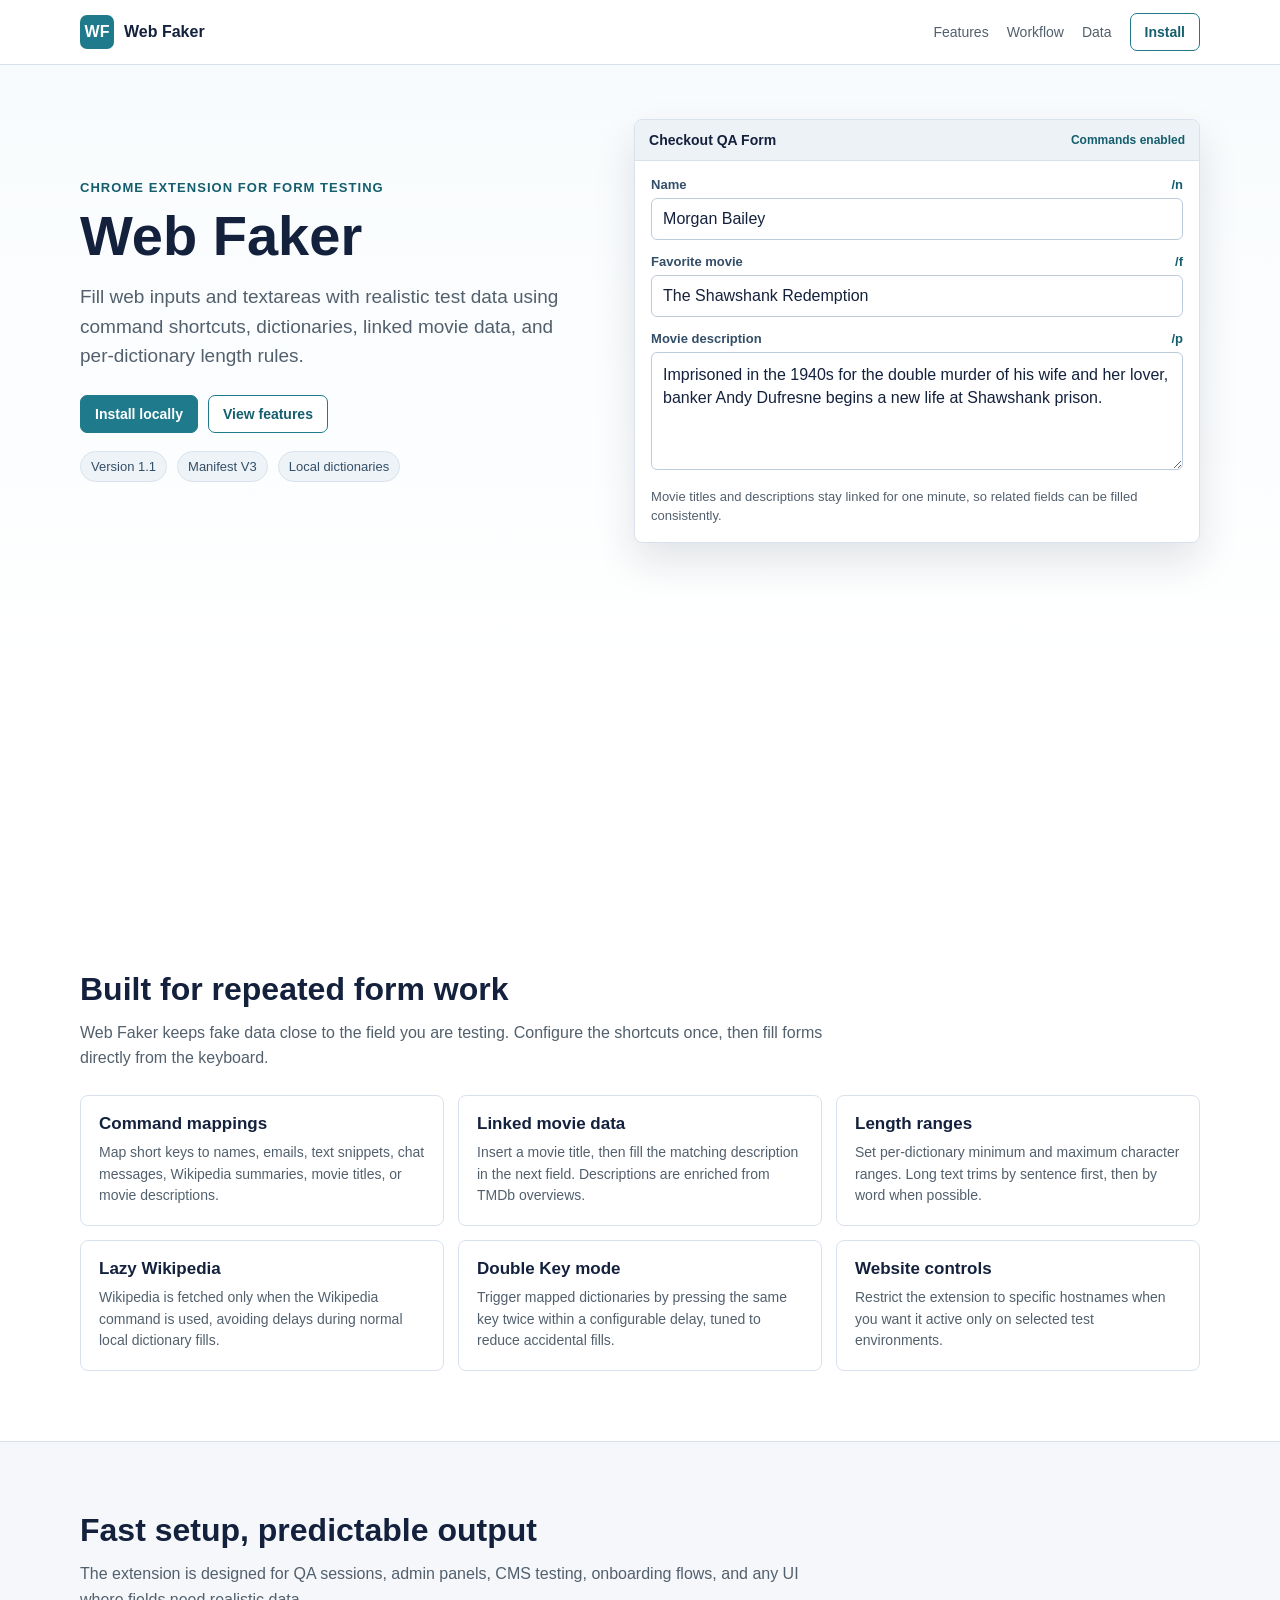
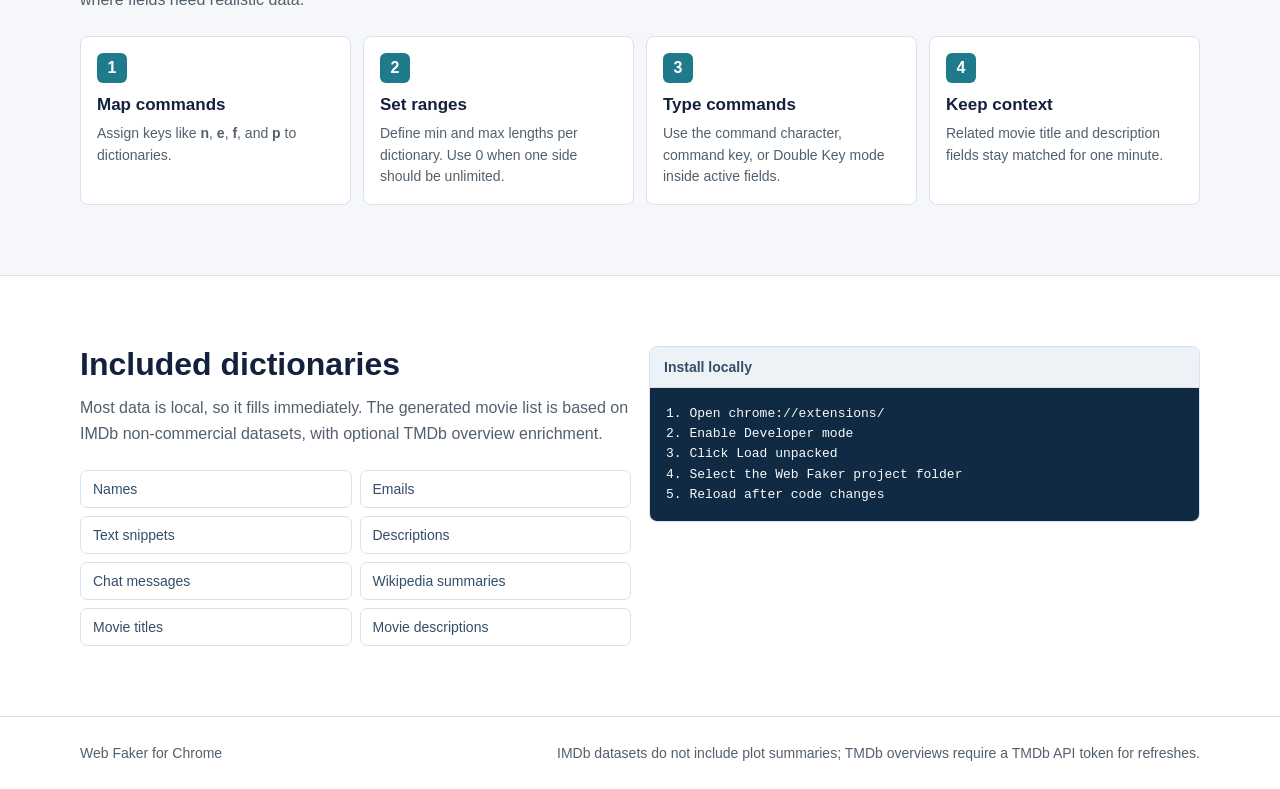
==== docs/index.html @ b74f2f49 "Add GitHub Pages site and non-commercial license" ====
<!doctype html>
<html lang="en">
<head>
    <meta charset="utf-8">
    <meta name="viewport" content="width=device-width, initial-scale=1">
    <meta name="description" content="Web Faker fills web inputs with realistic test data using shortcuts, dictionaries, linked movie data, and configurable length rules.">
    <title>Web Faker - Chrome Extension</title>
    <style>
        * {
            box-sizing: border-box;
        }

        :root {
            color-scheme: light;
            --ink: #14213d;
            --muted: #52606d;
            --line: #d9e2ec;
            --soft: #f5f7fb;
            --panel: #ffffff;
            --accent: #1f7a8c;
            --accent-strong: #155e6d;
            --gold: #f0b429;
            --danger: #b42318;
        }

        body {
            margin: 0;
            font-family: Arial, Helvetica, sans-serif;
            color: var(--ink);
            background: #ffffff;
        }

        a {
            color: inherit;
        }

        .shell {
            width: min(1120px, calc(100% - 32px));
            margin: 0 auto;
        }

        header {
            position: sticky;
            top: 0;
            z-index: 5;
            background: rgba(255, 255, 255, 0.94);
            border-bottom: 1px solid var(--line);
            backdrop-filter: blur(12px);
        }

        nav {
            display: flex;
            align-items: center;
            justify-content: space-between;
            min-height: 64px;
            gap: 16px;
        }

        .brand {
            display: flex;
            align-items: center;
            gap: 10px;
            font-weight: 700;
            letter-spacing: 0;
        }

        .brand-mark {
            display: grid;
            place-items: center;
            width: 34px;
            height: 34px;
            color: #fff;
            background: var(--accent);
            border-radius: 7px;
            font-weight: 700;
        }

        .nav-links {
            display: flex;
            align-items: center;
            gap: 18px;
            color: var(--muted);
            font-size: 14px;
        }

        .nav-links a {
            text-decoration: none;
        }

        .button {
            display: inline-flex;
            align-items: center;
            justify-content: center;
            min-height: 38px;
            padding: 9px 14px;
            border: 1px solid var(--accent);
            border-radius: 7px;
            color: #fff;
            background: var(--accent);
            text-decoration: none;
            font-weight: 700;
            font-size: 14px;
        }

        .button.secondary {
            color: var(--accent-strong);
            background: #fff;
        }

        main {
            overflow: hidden;
        }

        .hero {
            min-height: calc(100vh - 64px);
            padding: 54px 0 36px;
            background: linear-gradient(180deg, #f8fbfd 0%, #ffffff 78%);
        }

        .hero-grid {
            display: grid;
            grid-template-columns: minmax(0, 0.95fr) minmax(360px, 1.05fr);
            gap: 42px;
            align-items: center;
        }

        .eyebrow {
            margin: 0 0 12px;
            color: var(--accent-strong);
            font-size: 13px;
            font-weight: 700;
            text-transform: uppercase;
            letter-spacing: 0.08em;
        }

        h1 {
            margin: 0;
            font-size: 56px;
            line-height: 1.02;
            letter-spacing: 0;
        }

        .lead {
            max-width: 620px;
            margin: 18px 0 0;
            color: var(--muted);
            font-size: 19px;
            line-height: 1.55;
        }

        .hero-actions {
            display: flex;
            flex-wrap: wrap;
            gap: 10px;
            margin-top: 24px;
        }

        .meta-row {
            display: flex;
            flex-wrap: wrap;
            gap: 10px;
            margin-top: 18px;
        }

        .meta-pill {
            padding: 7px 10px;
            color: #334e68;
            background: #eef3f7;
            border: 1px solid #d9e2ec;
            border-radius: 999px;
            font-size: 13px;
        }

        .demo {
            background: var(--panel);
            border: 1px solid var(--line);
            border-radius: 8px;
            box-shadow: 0 18px 40px rgba(20, 33, 61, 0.12);
            overflow: hidden;
        }

        .demo-bar {
            display: flex;
            justify-content: space-between;
            align-items: center;
            gap: 12px;
            padding: 12px 14px;
            background: #edf2f7;
            border-bottom: 1px solid var(--line);
        }

        .demo-title {
            font-weight: 700;
            font-size: 14px;
        }

        .demo-status {
            color: var(--accent-strong);
            font-size: 12px;
            font-weight: 700;
        }

        .form-demo {
            display: grid;
            gap: 14px;
            padding: 16px;
        }

        .field label {
            display: flex;
            justify-content: space-between;
            gap: 10px;
            margin-bottom: 6px;
            color: #334e68;
            font-size: 13px;
            font-weight: 700;
        }

        .command {
            color: var(--accent-strong);
            font-weight: 700;
        }

        input,
        textarea {
            width: 100%;
            border: 1px solid #bcccdc;
            border-radius: 6px;
            color: var(--ink);
            background: #fff;
            font: inherit;
        }

        input {
            height: 42px;
            padding: 9px 11px;
        }

        textarea {
            min-height: 118px;
            resize: vertical;
            padding: 10px 11px;
            line-height: 1.45;
        }

        .demo-note {
            margin: 0;
            color: var(--muted);
            font-size: 13px;
            line-height: 1.45;
        }

        section {
            padding: 70px 0;
        }

        .section-head {
            max-width: 760px;
            margin-bottom: 24px;
        }

        h2 {
            margin: 0;
            font-size: 32px;
            line-height: 1.15;
            letter-spacing: 0;
        }

        .section-head p {
            margin: 12px 0 0;
            color: var(--muted);
            line-height: 1.6;
        }

        .feature-grid {
            display: grid;
            grid-template-columns: repeat(3, 1fr);
            gap: 14px;
        }

        .feature,
        .step,
        .code-panel {
            background: #fff;
            border: 1px solid var(--line);
            border-radius: 8px;
        }

        .feature {
            padding: 18px;
        }

        .feature h3,
        .step h3 {
            margin: 0 0 8px;
            font-size: 17px;
        }

        .feature p,
        .step p {
            margin: 0;
            color: var(--muted);
            line-height: 1.55;
            font-size: 14px;
        }

        .workflow {
            background: var(--soft);
            border-top: 1px solid var(--line);
            border-bottom: 1px solid var(--line);
        }

        .steps {
            display: grid;
            grid-template-columns: repeat(4, 1fr);
            gap: 12px;
        }

        .step {
            padding: 16px;
        }

        .step-number {
            display: grid;
            place-items: center;
            width: 30px;
            height: 30px;
            margin-bottom: 12px;
            color: #fff;
            background: var(--accent);
            border-radius: 6px;
            font-weight: 700;
        }

        .data-layout {
            display: grid;
            grid-template-columns: 1fr 1fr;
            gap: 18px;
            align-items: start;
        }

        .code-panel {
            overflow: hidden;
        }

        .code-panel h3 {
            margin: 0;
            padding: 12px 14px;
            color: #334e68;
            background: #edf2f7;
            border-bottom: 1px solid var(--line);
            font-size: 14px;
        }

        pre {
            margin: 0;
            padding: 16px;
            overflow: auto;
            color: #f8fafc;
            background: #102a43;
            font-size: 13px;
            line-height: 1.55;
        }

        .dictionary-list {
            display: grid;
            grid-template-columns: repeat(2, minmax(0, 1fr));
            gap: 8px;
            margin: 0;
            padding: 0;
            list-style: none;
        }

        .dictionary-list li {
            padding: 10px 12px;
            background: #fff;
            border: 1px solid var(--line);
            border-radius: 7px;
            color: #334e68;
            font-size: 14px;
        }

        .footer {
            padding: 28px 0;
            color: var(--muted);
            border-top: 1px solid var(--line);
            font-size: 14px;
        }

        .footer .shell {
            display: flex;
            justify-content: space-between;
            gap: 16px;
            flex-wrap: wrap;
        }

        @media (max-width: 880px) {
            .hero-grid,
            .data-layout {
                grid-template-columns: 1fr;
            }

            h1 {
                font-size: 42px;
            }

            .feature-grid,
            .steps {
                grid-template-columns: repeat(2, 1fr);
            }
        }

        @media (max-width: 560px) {
            .nav-links {
                display: none;
            }

            .hero {
                padding-top: 36px;
            }

            h1 {
                font-size: 34px;
            }

            .lead {
                font-size: 16px;
            }

            .feature-grid,
            .steps,
            .dictionary-list {
                grid-template-columns: 1fr;
            }

            section {
                padding: 48px 0;
            }
        }
    </style>
</head>
<body>
    <header>
        <nav class="shell" aria-label="Main navigation">
            <div class="brand"><span class="brand-mark">WF</span> Web Faker</div>
            <div class="nav-links">
                <a href="#features">Features</a>
                <a href="#workflow">Workflow</a>
                <a href="#data">Data</a>
                <a class="button secondary" href="#install">Install</a>
            </div>
        </nav>
    </header>

    <main>
        <section class="hero">
            <div class="shell hero-grid">
                <div>
                    <p class="eyebrow">Chrome extension for form testing</p>
                    <h1>Web Faker</h1>
                    <p class="lead">Fill web inputs and textareas with realistic test data using command shortcuts, dictionaries, linked movie data, and per-dictionary length rules.</p>
                    <div class="hero-actions">
                        <a class="button" href="#install">Install locally</a>
                        <a class="button secondary" href="#features">View features</a>
                    </div>
                    <div class="meta-row" aria-label="Highlights">
                        <span class="meta-pill">Version 1.1</span>
                        <span class="meta-pill">Manifest V3</span>
                        <span class="meta-pill">Local dictionaries</span>
                    </div>
                </div>

                <div class="demo" aria-label="Web Faker demo form">
                    <div class="demo-bar">
                        <span class="demo-title">Checkout QA Form</span>
                        <span class="demo-status">Commands enabled</span>
                    </div>
                    <form class="form-demo">
                        <div class="field">
                            <label for="name">Name <span class="command">/n</span></label>
                            <input id="name" value="Morgan Bailey" aria-label="Generated name example">
                        </div>
                        <div class="field">
                            <label for="movie">Favorite movie <span class="command">/f</span></label>
                            <input id="movie" value="The Shawshank Redemption" aria-label="Generated movie title example">
                        </div>
                        <div class="field">
                            <label for="description">Movie description <span class="command">/p</span></label>
                            <textarea id="description" aria-label="Generated movie description example">Imprisoned in the 1940s for the double murder of his wife and her lover, banker Andy Dufresne begins a new life at Shawshank prison.</textarea>
                        </div>
                        <p class="demo-note">Movie titles and descriptions stay linked for one minute, so related fields can be filled consistently.</p>
                    </form>
                </div>
            </div>
        </section>

        <section id="features">
            <div class="shell">
                <div class="section-head">
                    <h2>Built for repeated form work</h2>
                    <p>Web Faker keeps fake data close to the field you are testing. Configure the shortcuts once, then fill forms directly from the keyboard.</p>
                </div>
                <div class="feature-grid">
                    <article class="feature">
                        <h3>Command mappings</h3>
                        <p>Map short keys to names, emails, text snippets, chat messages, Wikipedia summaries, movie titles, or movie descriptions.</p>
                    </article>
                    <article class="feature">
                        <h3>Linked movie data</h3>
                        <p>Insert a movie title, then fill the matching description in the next field. Descriptions are enriched from TMDb overviews.</p>
                    </article>
                    <article class="feature">
                        <h3>Length ranges</h3>
                        <p>Set per-dictionary minimum and maximum character ranges. Long text trims by sentence first, then by word when possible.</p>
                    </article>
                    <article class="feature">
                        <h3>Lazy Wikipedia</h3>
                        <p>Wikipedia is fetched only when the Wikipedia command is used, avoiding delays during normal local dictionary fills.</p>
                    </article>
                    <article class="feature">
                        <h3>Double Key mode</h3>
                        <p>Trigger mapped dictionaries by pressing the same key twice within a configurable delay, tuned to reduce accidental fills.</p>
                    </article>
                    <article class="feature">
                        <h3>Website controls</h3>
                        <p>Restrict the extension to specific hostnames when you want it active only on selected test environments.</p>
                    </article>
                </div>
            </div>
        </section>

        <section id="workflow" class="workflow">
            <div class="shell">
                <div class="section-head">
                    <h2>Fast setup, predictable output</h2>
                    <p>The extension is designed for QA sessions, admin panels, CMS testing, onboarding flows, and any UI where fields need realistic data.</p>
                </div>
                <div class="steps">
                    <article class="step">
                        <div class="step-number">1</div>
                        <h3>Map commands</h3>
                        <p>Assign keys like <strong>n</strong>, <strong>e</strong>, <strong>f</strong>, and <strong>p</strong> to dictionaries.</p>
                    </article>
                    <article class="step">
                        <div class="step-number">2</div>
                        <h3>Set ranges</h3>
                        <p>Define min and max lengths per dictionary. Use 0 when one side should be unlimited.</p>
                    </article>
                    <article class="step">
                        <div class="step-number">3</div>
                        <h3>Type commands</h3>
                        <p>Use the command character, command key, or Double Key mode inside active fields.</p>
                    </article>
                    <article class="step">
                        <div class="step-number">4</div>
                        <h3>Keep context</h3>
                        <p>Related movie title and description fields stay matched for one minute.</p>
                    </article>
                </div>
            </div>
        </section>

        <section id="data">
            <div class="shell data-layout">
                <div>
                    <div class="section-head">
                        <h2>Included dictionaries</h2>
                        <p>Most data is local, so it fills immediately. The generated movie list is based on IMDb non-commercial datasets, with optional TMDb overview enrichment.</p>
                    </div>
                    <ul class="dictionary-list">
                        <li>Names</li>
                        <li>Emails</li>
                        <li>Text snippets</li>
                        <li>Descriptions</li>
                        <li>Chat messages</li>
                        <li>Wikipedia summaries</li>
                        <li>Movie titles</li>
                        <li>Movie descriptions</li>
                    </ul>
                </div>
                <div class="code-panel" id="install">
                    <h3>Install locally</h3>
                    <pre><code>1. Open chrome://extensions/
2. Enable Developer mode
3. Click Load unpacked
4. Select the Web Faker project folder
5. Reload after code changes</code></pre>
                </div>
            </div>
        </section>
    </main>

    <footer class="footer">
        <div class="shell">
            <span>Web Faker for Chrome</span>
            <span>IMDb datasets do not include plot summaries; TMDb overviews require a TMDb API token for refreshes.</span>
        </div>
    </footer>
</body>
</html>
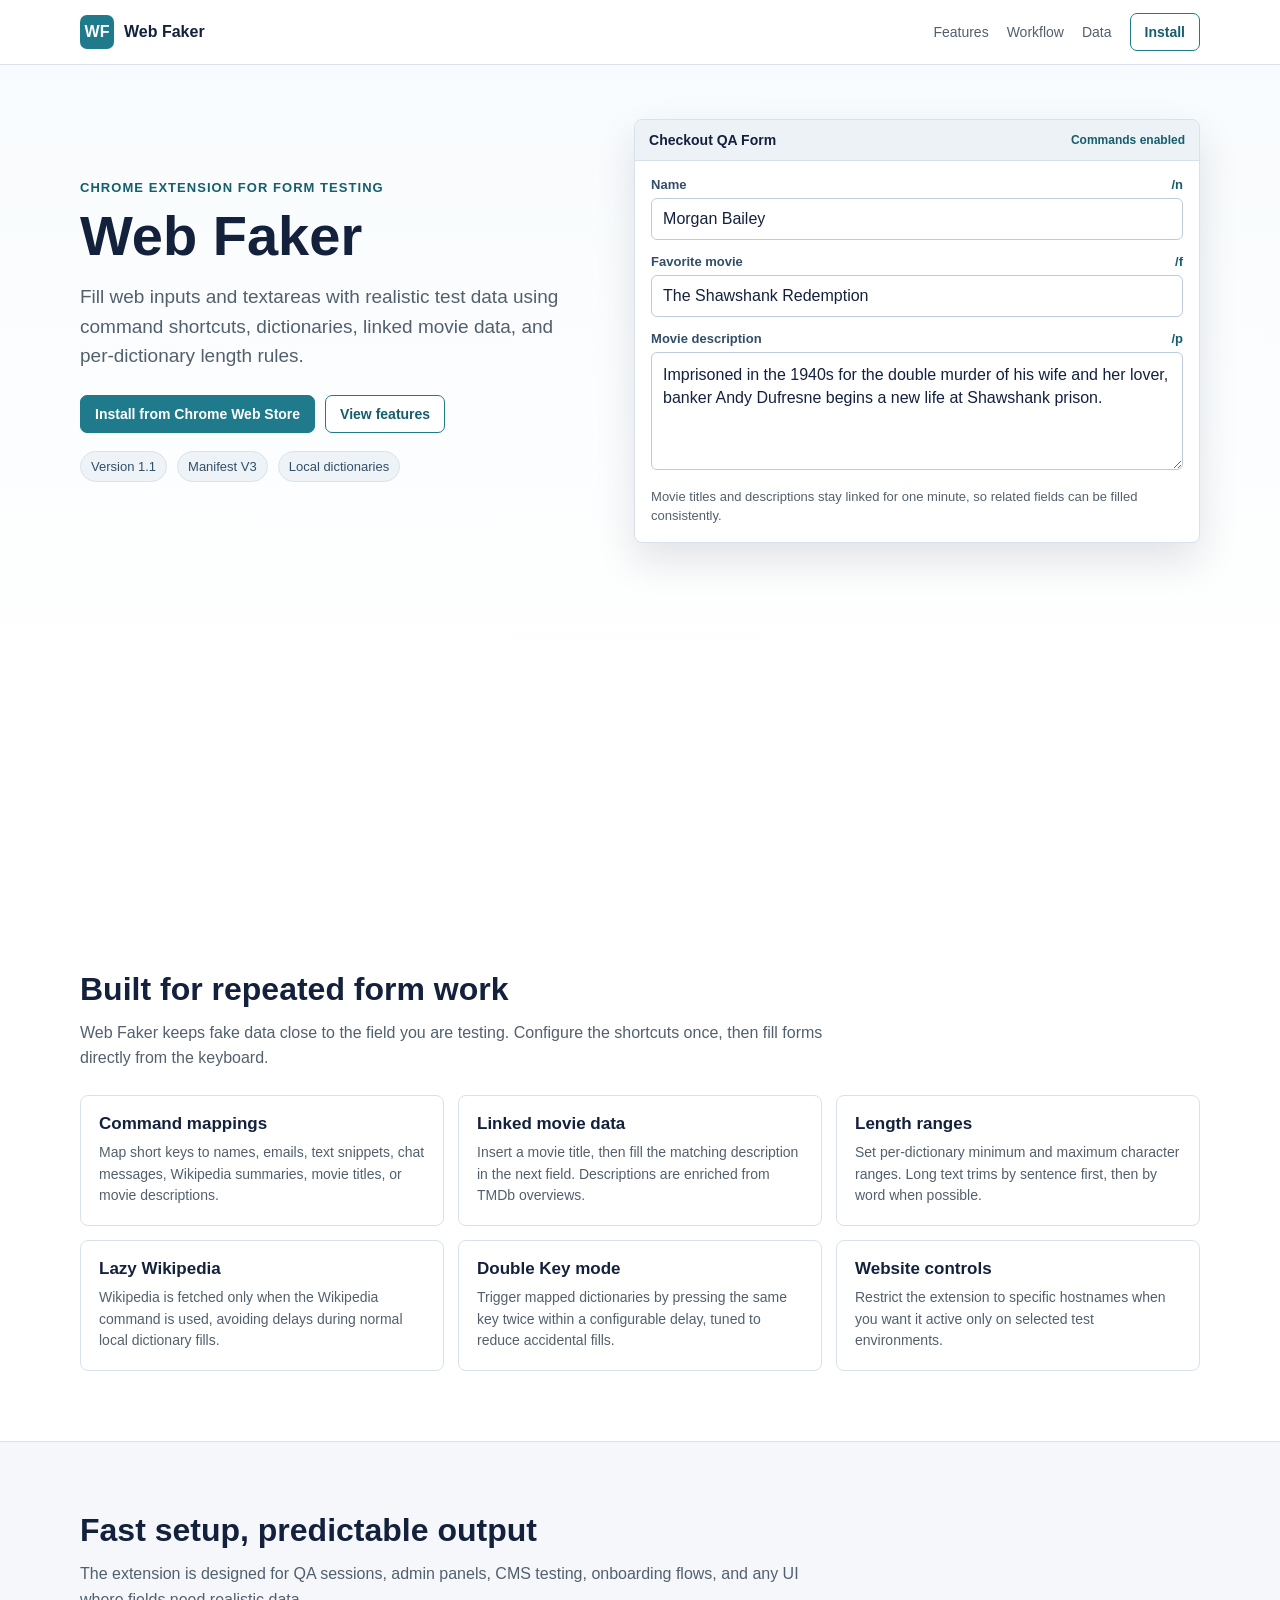
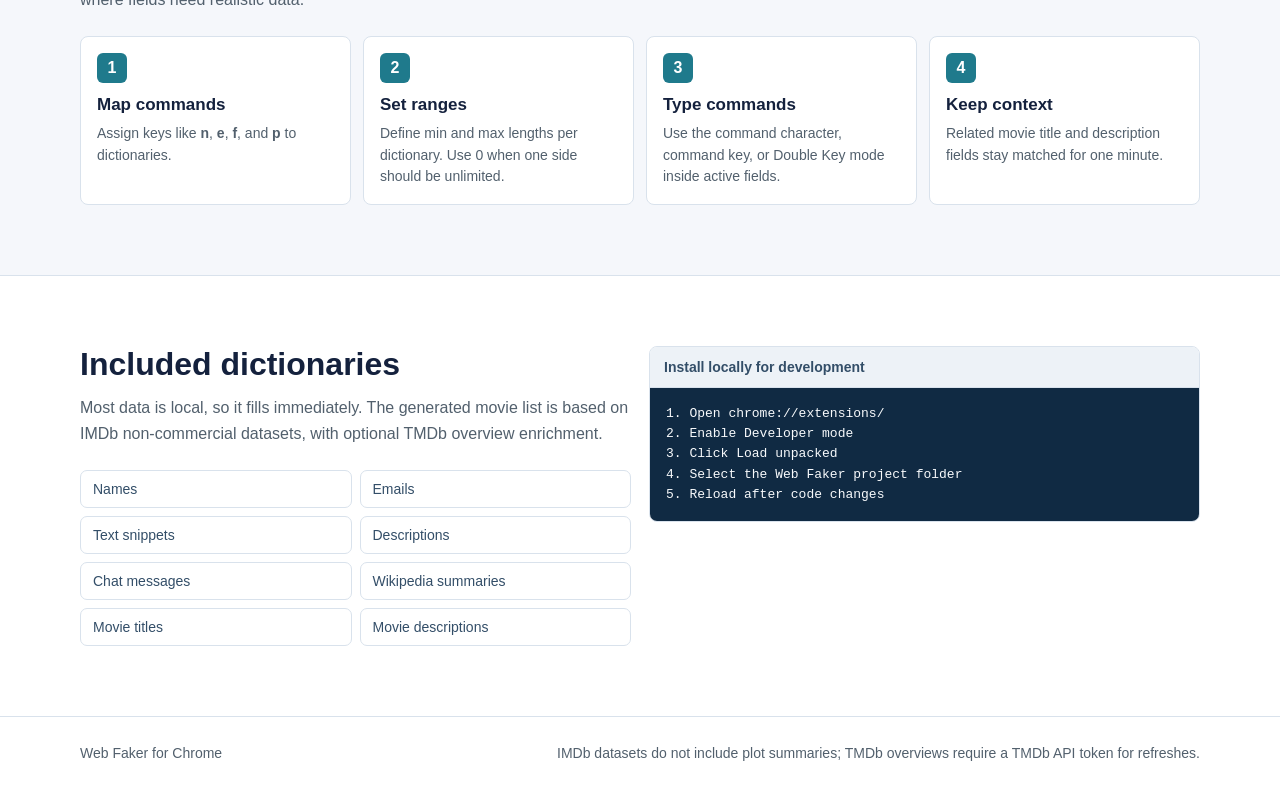
==== commit 57ce61f4: "Link GitHub Pages install buttons to Web Store" ====
--- a/docs/index.html
+++ b/docs/index.html
@@ -447,7 +447,7 @@
                 <a href="#features">Features</a>
                 <a href="#workflow">Workflow</a>
                 <a href="#data">Data</a>
-                <a class="button secondary" href="#install">Install</a>
+                <a class="button secondary" href="https://chromewebstore.google.com/detail/web-faker/fnehnlfgodddgdklgjlkhdjckedibnej" target="_blank" rel="noopener">Install</a>
             </div>
         </nav>
     </header>
@@ -460,7 +460,7 @@
                     <h1>Web Faker</h1>
                     <p class="lead">Fill web inputs and textareas with realistic test data using command shortcuts, dictionaries, linked movie data, and per-dictionary length rules.</p>
                     <div class="hero-actions">
-                        <a class="button" href="#install">Install locally</a>
+                        <a class="button" href="https://chromewebstore.google.com/detail/web-faker/fnehnlfgodddgdklgjlkhdjckedibnej" target="_blank" rel="noopener">Install from Chrome Web Store</a>
                         <a class="button secondary" href="#features">View features</a>
                     </div>
                     <div class="meta-row" aria-label="Highlights">
@@ -579,7 +579,7 @@
                     </ul>
                 </div>
                 <div class="code-panel" id="install">
-                    <h3>Install locally</h3>
+                    <h3>Install locally for development</h3>
                     <pre><code>1. Open chrome://extensions/
 2. Enable Developer mode
 3. Click Load unpacked
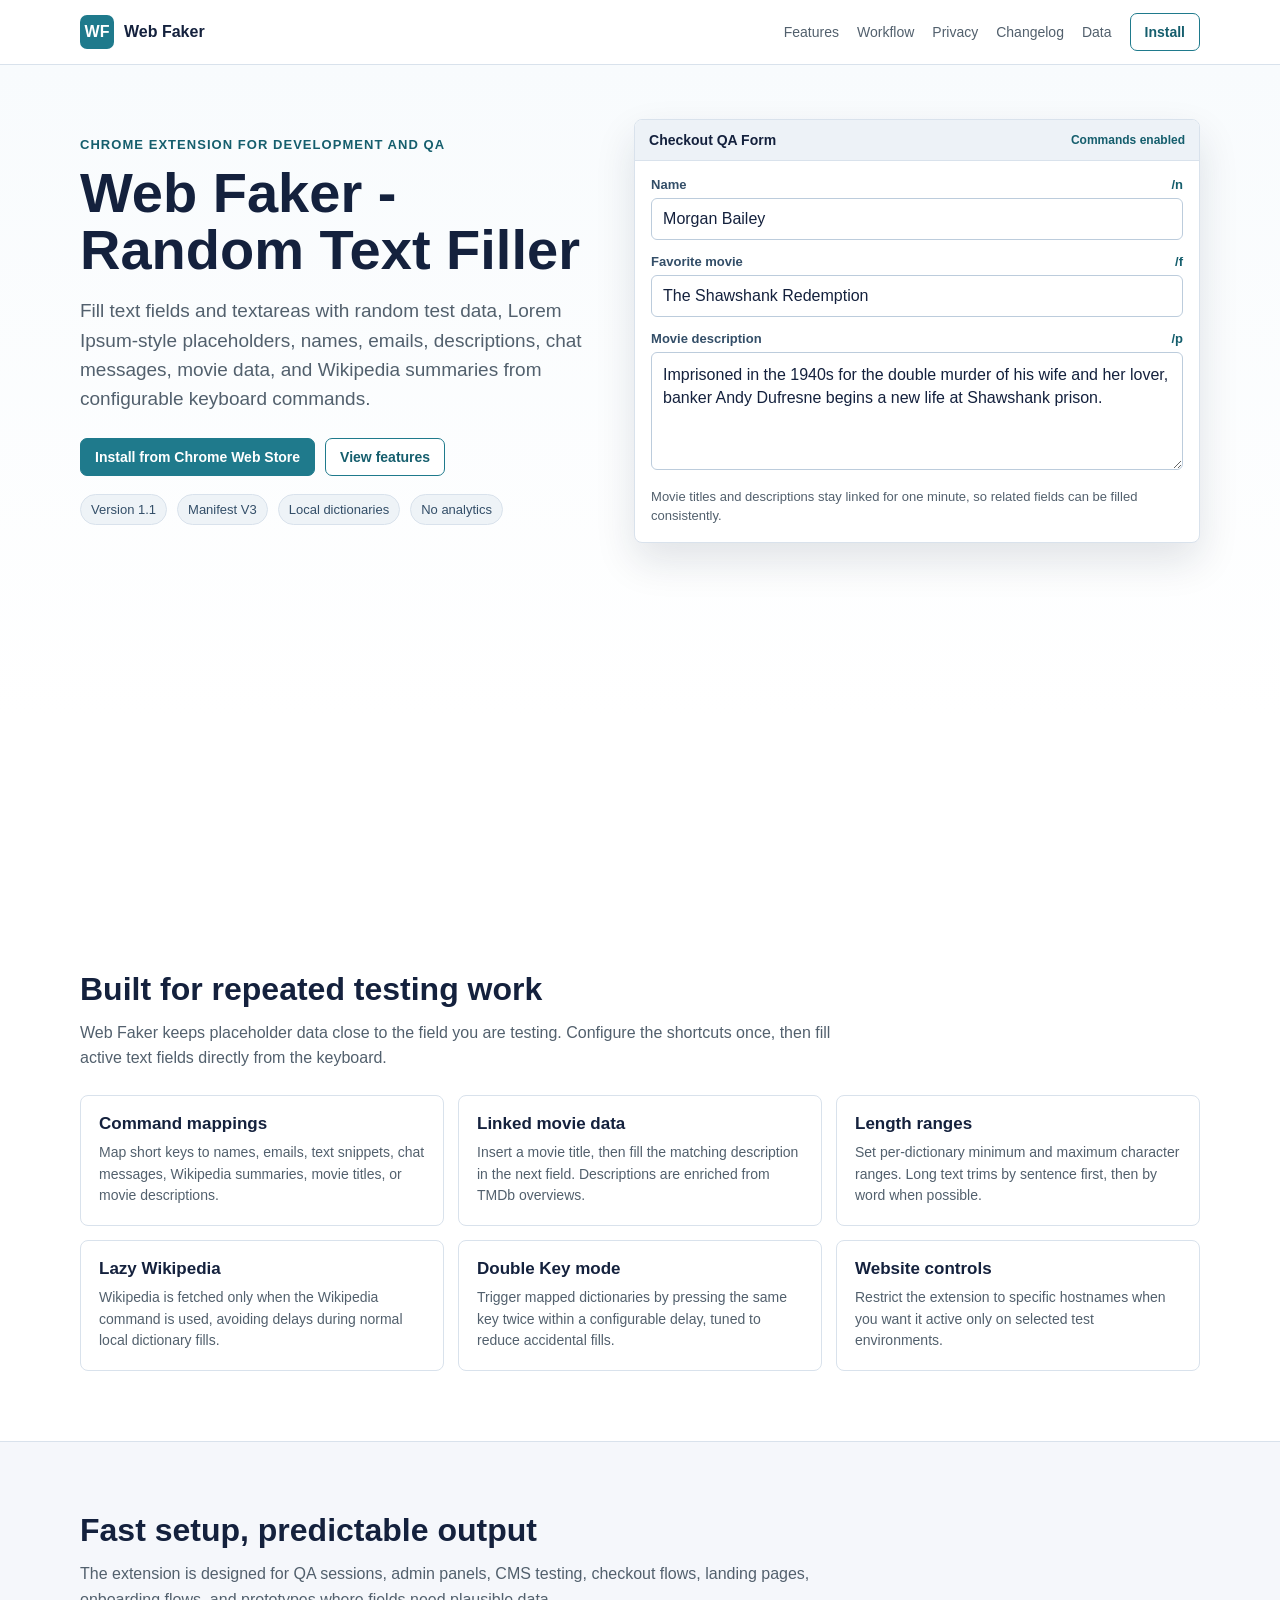
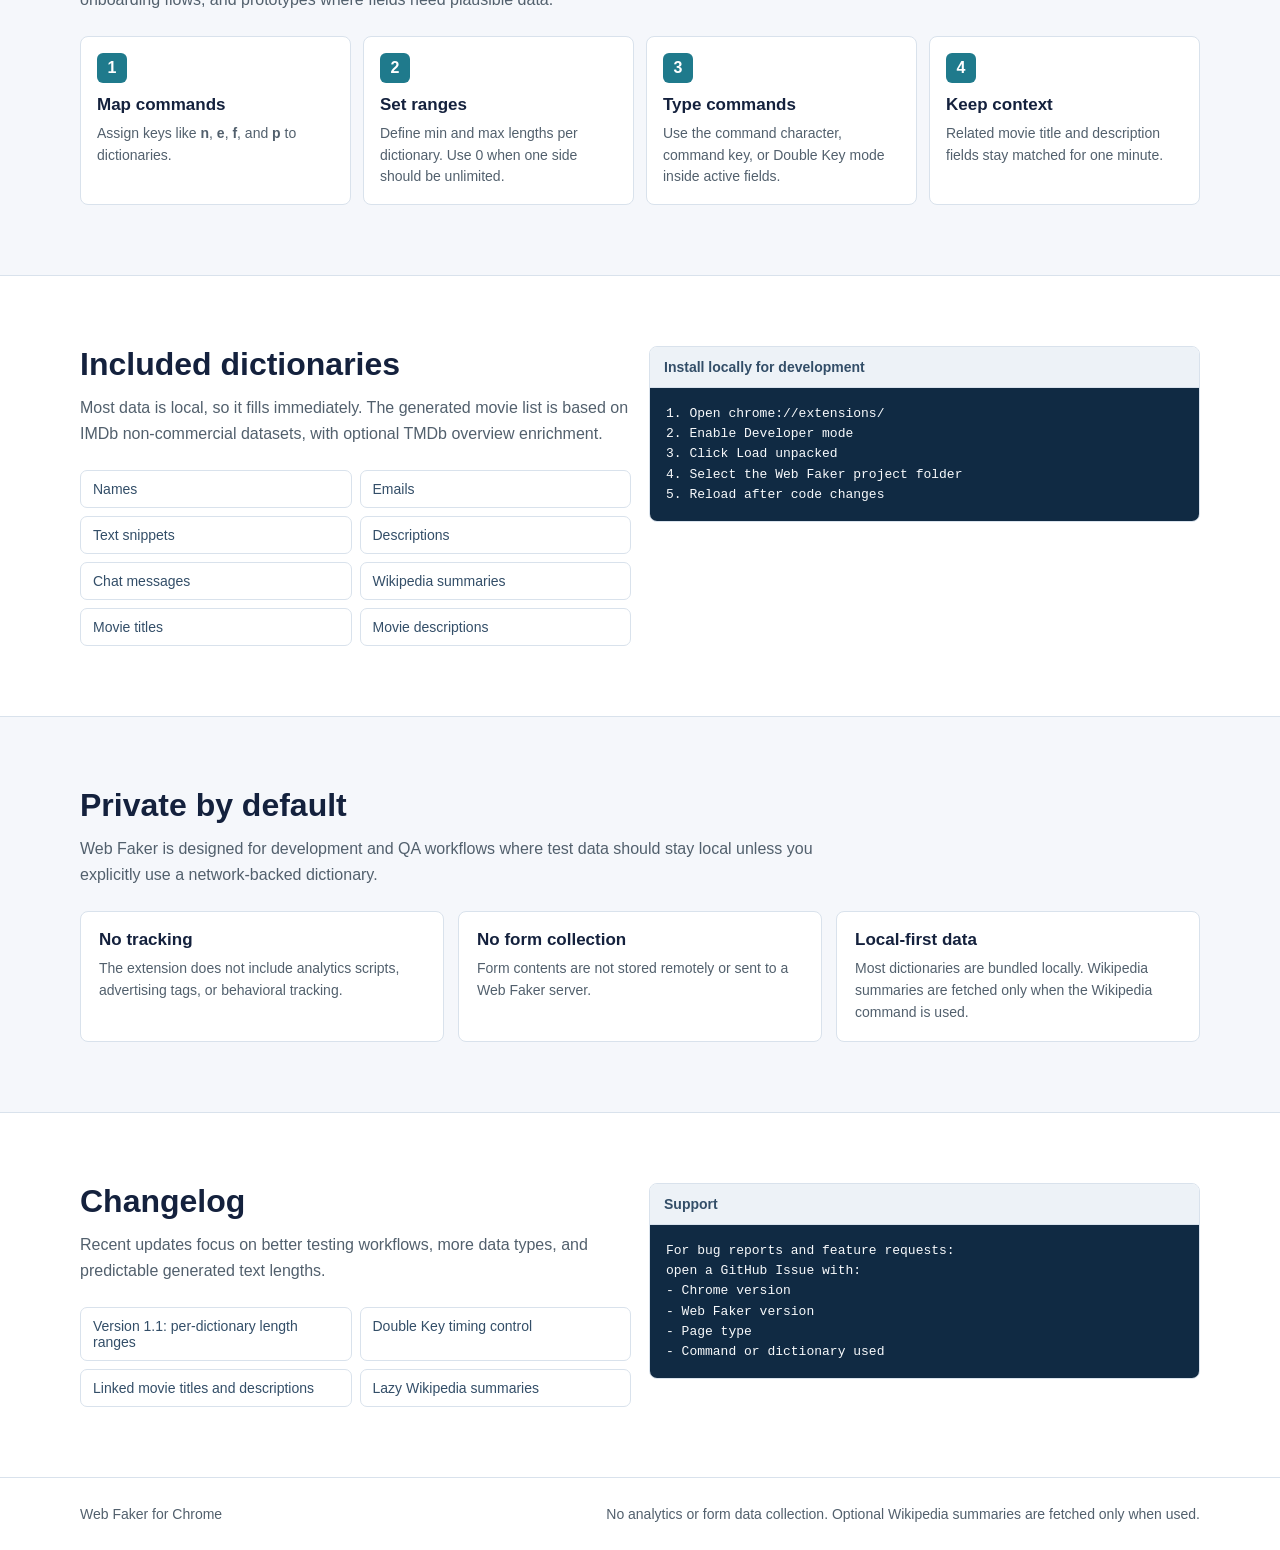
==== commit 7493f95a: "Improve store positioning copy" ====
--- a/docs/index.html
+++ b/docs/index.html
@@ -3,8 +3,8 @@
 <head>
     <meta charset="utf-8">
     <meta name="viewport" content="width=device-width, initial-scale=1">
-    <meta name="description" content="Web Faker fills web inputs with realistic test data using shortcuts, dictionaries, linked movie data, and configurable length rules.">
-    <title>Web Faker - Chrome Extension</title>
+    <meta name="description" content="Web Faker fills text fields with random test data, Lorem Ipsum placeholders, names, emails, and local dictionaries for development and QA.">
+    <title>Web Faker - Random Text Filler for Chrome</title>
     <style>
         * {
             box-sizing: border-box;
@@ -380,6 +380,31 @@
             font-size: 14px;
         }
 
+        .trust-grid {
+            display: grid;
+            grid-template-columns: repeat(3, 1fr);
+            gap: 14px;
+        }
+
+        .trust-item {
+            padding: 18px;
+            background: #fff;
+            border: 1px solid var(--line);
+            border-radius: 8px;
+        }
+
+        .trust-item h3 {
+            margin: 0 0 8px;
+            font-size: 17px;
+        }
+
+        .trust-item p {
+            margin: 0;
+            color: var(--muted);
+            line-height: 1.55;
+            font-size: 14px;
+        }
+
         .footer {
             padding: 28px 0;
             color: var(--muted);
@@ -405,7 +430,8 @@
             }
 
             .feature-grid,
-            .steps {
+            .steps,
+            .trust-grid {
                 grid-template-columns: repeat(2, 1fr);
             }
         }
@@ -429,6 +455,7 @@
 
             .feature-grid,
             .steps,
+            .trust-grid,
             .dictionary-list {
                 grid-template-columns: 1fr;
             }
@@ -446,6 +473,8 @@
             <div class="nav-links">
                 <a href="#features">Features</a>
                 <a href="#workflow">Workflow</a>
+                <a href="#privacy">Privacy</a>
+                <a href="#changelog">Changelog</a>
                 <a href="#data">Data</a>
                 <a class="button secondary" href="https://chromewebstore.google.com/detail/web-faker/fnehnlfgodddgdklgjlkhdjckedibnej" target="_blank" rel="noopener">Install</a>
             </div>
@@ -456,9 +485,9 @@
         <section class="hero">
             <div class="shell hero-grid">
                 <div>
-                    <p class="eyebrow">Chrome extension for form testing</p>
-                    <h1>Web Faker</h1>
-                    <p class="lead">Fill web inputs and textareas with realistic test data using command shortcuts, dictionaries, linked movie data, and per-dictionary length rules.</p>
+                    <p class="eyebrow">Chrome extension for development and QA</p>
+                    <h1>Web Faker - Random Text Filler</h1>
+                    <p class="lead">Fill text fields and textareas with random test data, Lorem Ipsum-style placeholders, names, emails, descriptions, chat messages, movie data, and Wikipedia summaries from configurable keyboard commands.</p>
                     <div class="hero-actions">
                         <a class="button" href="https://chromewebstore.google.com/detail/web-faker/fnehnlfgodddgdklgjlkhdjckedibnej" target="_blank" rel="noopener">Install from Chrome Web Store</a>
                         <a class="button secondary" href="#features">View features</a>
@@ -467,6 +496,7 @@
                         <span class="meta-pill">Version 1.1</span>
                         <span class="meta-pill">Manifest V3</span>
                         <span class="meta-pill">Local dictionaries</span>
+                        <span class="meta-pill">No analytics</span>
                     </div>
                 </div>
 
@@ -497,8 +527,8 @@
         <section id="features">
             <div class="shell">
                 <div class="section-head">
-                    <h2>Built for repeated form work</h2>
-                    <p>Web Faker keeps fake data close to the field you are testing. Configure the shortcuts once, then fill forms directly from the keyboard.</p>
+                    <h2>Built for repeated testing work</h2>
+                    <p>Web Faker keeps placeholder data close to the field you are testing. Configure the shortcuts once, then fill active text fields directly from the keyboard.</p>
                 </div>
                 <div class="feature-grid">
                     <article class="feature">
@@ -533,7 +563,7 @@
             <div class="shell">
                 <div class="section-head">
                     <h2>Fast setup, predictable output</h2>
-                    <p>The extension is designed for QA sessions, admin panels, CMS testing, onboarding flows, and any UI where fields need realistic data.</p>
+                    <p>The extension is designed for QA sessions, admin panels, CMS testing, checkout flows, landing pages, onboarding flows, and prototypes where fields need plausible data.</p>
                 </div>
                 <div class="steps">
                     <article class="step">
@@ -588,12 +618,61 @@
                 </div>
             </div>
         </section>
+
+        <section id="privacy" class="workflow">
+            <div class="shell">
+                <div class="section-head">
+                    <h2>Private by default</h2>
+                    <p>Web Faker is designed for development and QA workflows where test data should stay local unless you explicitly use a network-backed dictionary.</p>
+                </div>
+                <div class="trust-grid">
+                    <article class="trust-item">
+                        <h3>No tracking</h3>
+                        <p>The extension does not include analytics scripts, advertising tags, or behavioral tracking.</p>
+                    </article>
+                    <article class="trust-item">
+                        <h3>No form collection</h3>
+                        <p>Form contents are not stored remotely or sent to a Web Faker server.</p>
+                    </article>
+                    <article class="trust-item">
+                        <h3>Local-first data</h3>
+                        <p>Most dictionaries are bundled locally. Wikipedia summaries are fetched only when the Wikipedia command is used.</p>
+                    </article>
+                </div>
+            </div>
+        </section>
+
+        <section id="changelog">
+            <div class="shell data-layout">
+                <div>
+                    <div class="section-head">
+                        <h2>Changelog</h2>
+                        <p>Recent updates focus on better testing workflows, more data types, and predictable generated text lengths.</p>
+                    </div>
+                    <ul class="dictionary-list">
+                        <li>Version 1.1: per-dictionary length ranges</li>
+                        <li>Double Key timing control</li>
+                        <li>Linked movie titles and descriptions</li>
+                        <li>Lazy Wikipedia summaries</li>
+                    </ul>
+                </div>
+                <div class="code-panel">
+                    <h3>Support</h3>
+                    <pre><code>For bug reports and feature requests:
+open a GitHub Issue with:
+- Chrome version
+- Web Faker version
+- Page type
+- Command or dictionary used</code></pre>
+                </div>
+            </div>
+        </section>
     </main>
 
     <footer class="footer">
         <div class="shell">
             <span>Web Faker for Chrome</span>
-            <span>IMDb datasets do not include plot summaries; TMDb overviews require a TMDb API token for refreshes.</span>
+            <span>No analytics or form data collection. Optional Wikipedia summaries are fetched only when used.</span>
         </div>
     </footer>
 </body>
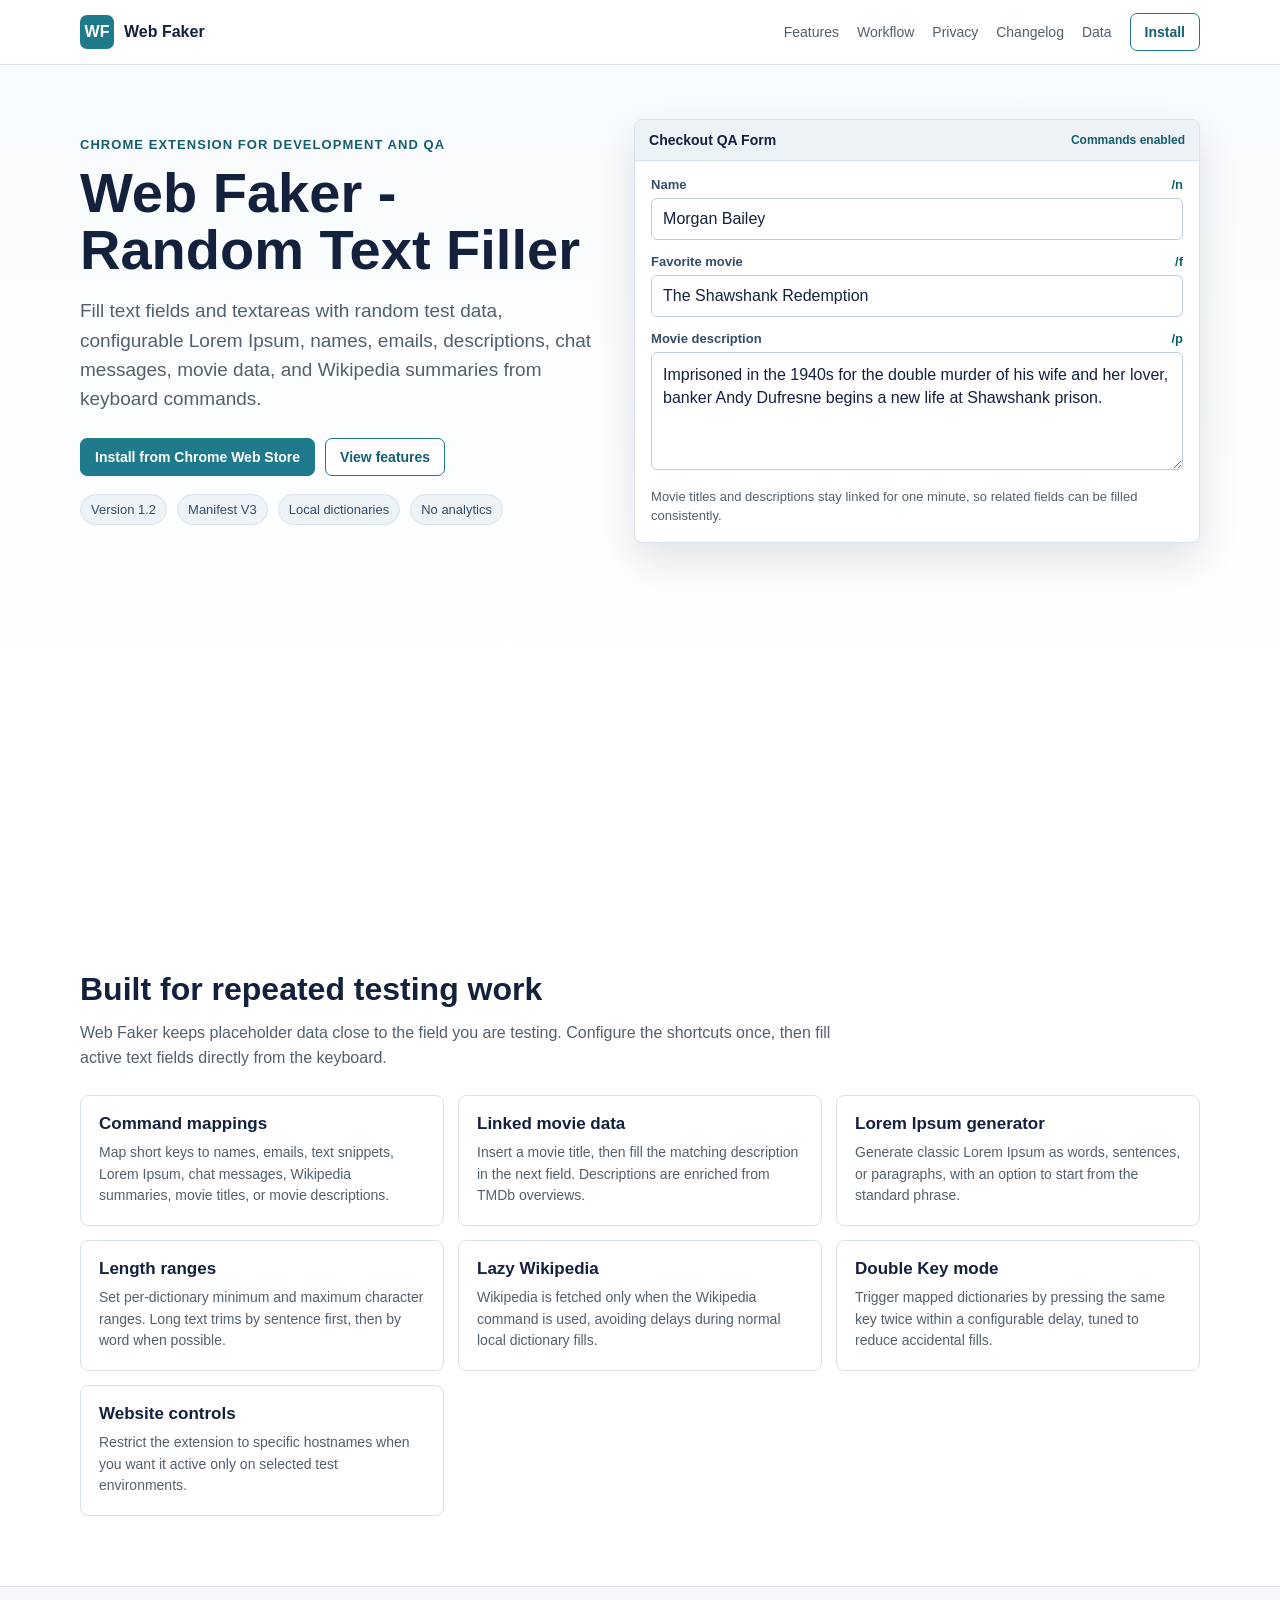
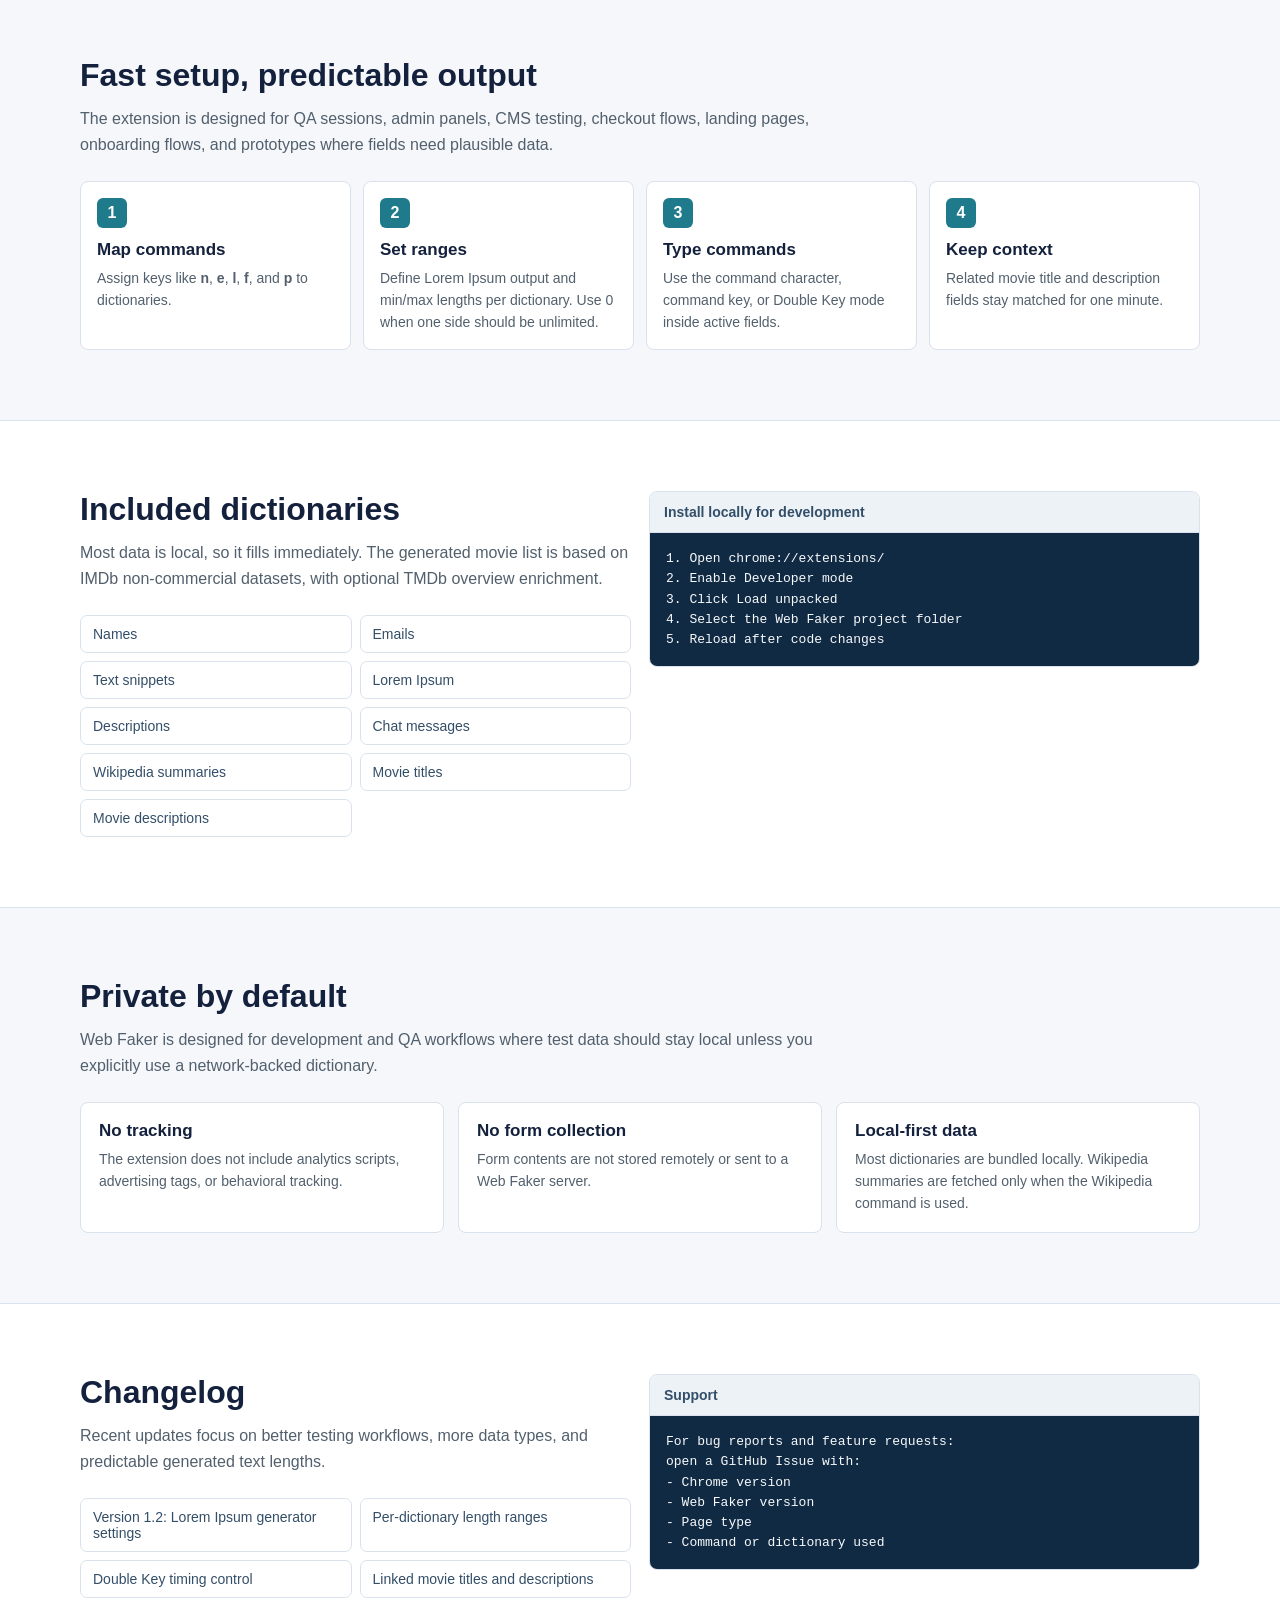
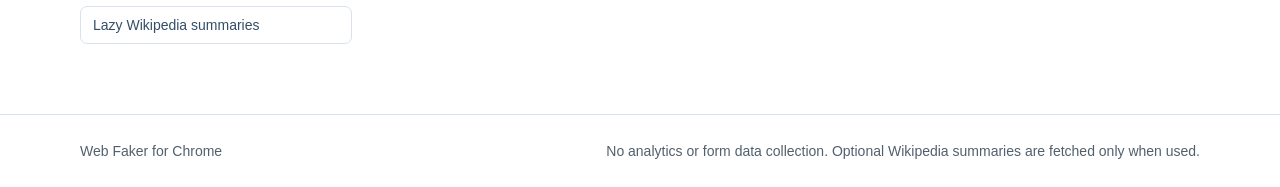
==== commit 291c4075: "Add configurable Lorem Ipsum generator" ====
--- a/docs/index.html
+++ b/docs/index.html
@@ -487,13 +487,13 @@
                 <div>
                     <p class="eyebrow">Chrome extension for development and QA</p>
                     <h1>Web Faker - Random Text Filler</h1>
-                    <p class="lead">Fill text fields and textareas with random test data, Lorem Ipsum-style placeholders, names, emails, descriptions, chat messages, movie data, and Wikipedia summaries from configurable keyboard commands.</p>
+                    <p class="lead">Fill text fields and textareas with random test data, configurable Lorem Ipsum, names, emails, descriptions, chat messages, movie data, and Wikipedia summaries from keyboard commands.</p>
                     <div class="hero-actions">
                         <a class="button" href="https://chromewebstore.google.com/detail/web-faker/fnehnlfgodddgdklgjlkhdjckedibnej" target="_blank" rel="noopener">Install from Chrome Web Store</a>
                         <a class="button secondary" href="#features">View features</a>
                     </div>
                     <div class="meta-row" aria-label="Highlights">
-                        <span class="meta-pill">Version 1.1</span>
+                        <span class="meta-pill">Version 1.2</span>
                         <span class="meta-pill">Manifest V3</span>
                         <span class="meta-pill">Local dictionaries</span>
                         <span class="meta-pill">No analytics</span>
@@ -533,11 +533,15 @@
                 <div class="feature-grid">
                     <article class="feature">
                         <h3>Command mappings</h3>
-                        <p>Map short keys to names, emails, text snippets, chat messages, Wikipedia summaries, movie titles, or movie descriptions.</p>
+                        <p>Map short keys to names, emails, text snippets, Lorem Ipsum, chat messages, Wikipedia summaries, movie titles, or movie descriptions.</p>
                     </article>
                     <article class="feature">
                         <h3>Linked movie data</h3>
                         <p>Insert a movie title, then fill the matching description in the next field. Descriptions are enriched from TMDb overviews.</p>
+                    </article>
+                    <article class="feature">
+                        <h3>Lorem Ipsum generator</h3>
+                        <p>Generate classic Lorem Ipsum as words, sentences, or paragraphs, with an option to start from the standard phrase.</p>
                     </article>
                     <article class="feature">
                         <h3>Length ranges</h3>
@@ -569,12 +573,12 @@
                     <article class="step">
                         <div class="step-number">1</div>
                         <h3>Map commands</h3>
-                        <p>Assign keys like <strong>n</strong>, <strong>e</strong>, <strong>f</strong>, and <strong>p</strong> to dictionaries.</p>
+                        <p>Assign keys like <strong>n</strong>, <strong>e</strong>, <strong>l</strong>, <strong>f</strong>, and <strong>p</strong> to dictionaries.</p>
                     </article>
                     <article class="step">
                         <div class="step-number">2</div>
                         <h3>Set ranges</h3>
-                        <p>Define min and max lengths per dictionary. Use 0 when one side should be unlimited.</p>
+                        <p>Define Lorem Ipsum output and min/max lengths per dictionary. Use 0 when one side should be unlimited.</p>
                     </article>
                     <article class="step">
                         <div class="step-number">3</div>
@@ -601,6 +605,7 @@
                         <li>Names</li>
                         <li>Emails</li>
                         <li>Text snippets</li>
+                        <li>Lorem Ipsum</li>
                         <li>Descriptions</li>
                         <li>Chat messages</li>
                         <li>Wikipedia summaries</li>
@@ -650,7 +655,8 @@
                         <p>Recent updates focus on better testing workflows, more data types, and predictable generated text lengths.</p>
                     </div>
                     <ul class="dictionary-list">
-                        <li>Version 1.1: per-dictionary length ranges</li>
+                        <li>Version 1.2: Lorem Ipsum generator settings</li>
+                        <li>Per-dictionary length ranges</li>
                         <li>Double Key timing control</li>
                         <li>Linked movie titles and descriptions</li>
                         <li>Lazy Wikipedia summaries</li>
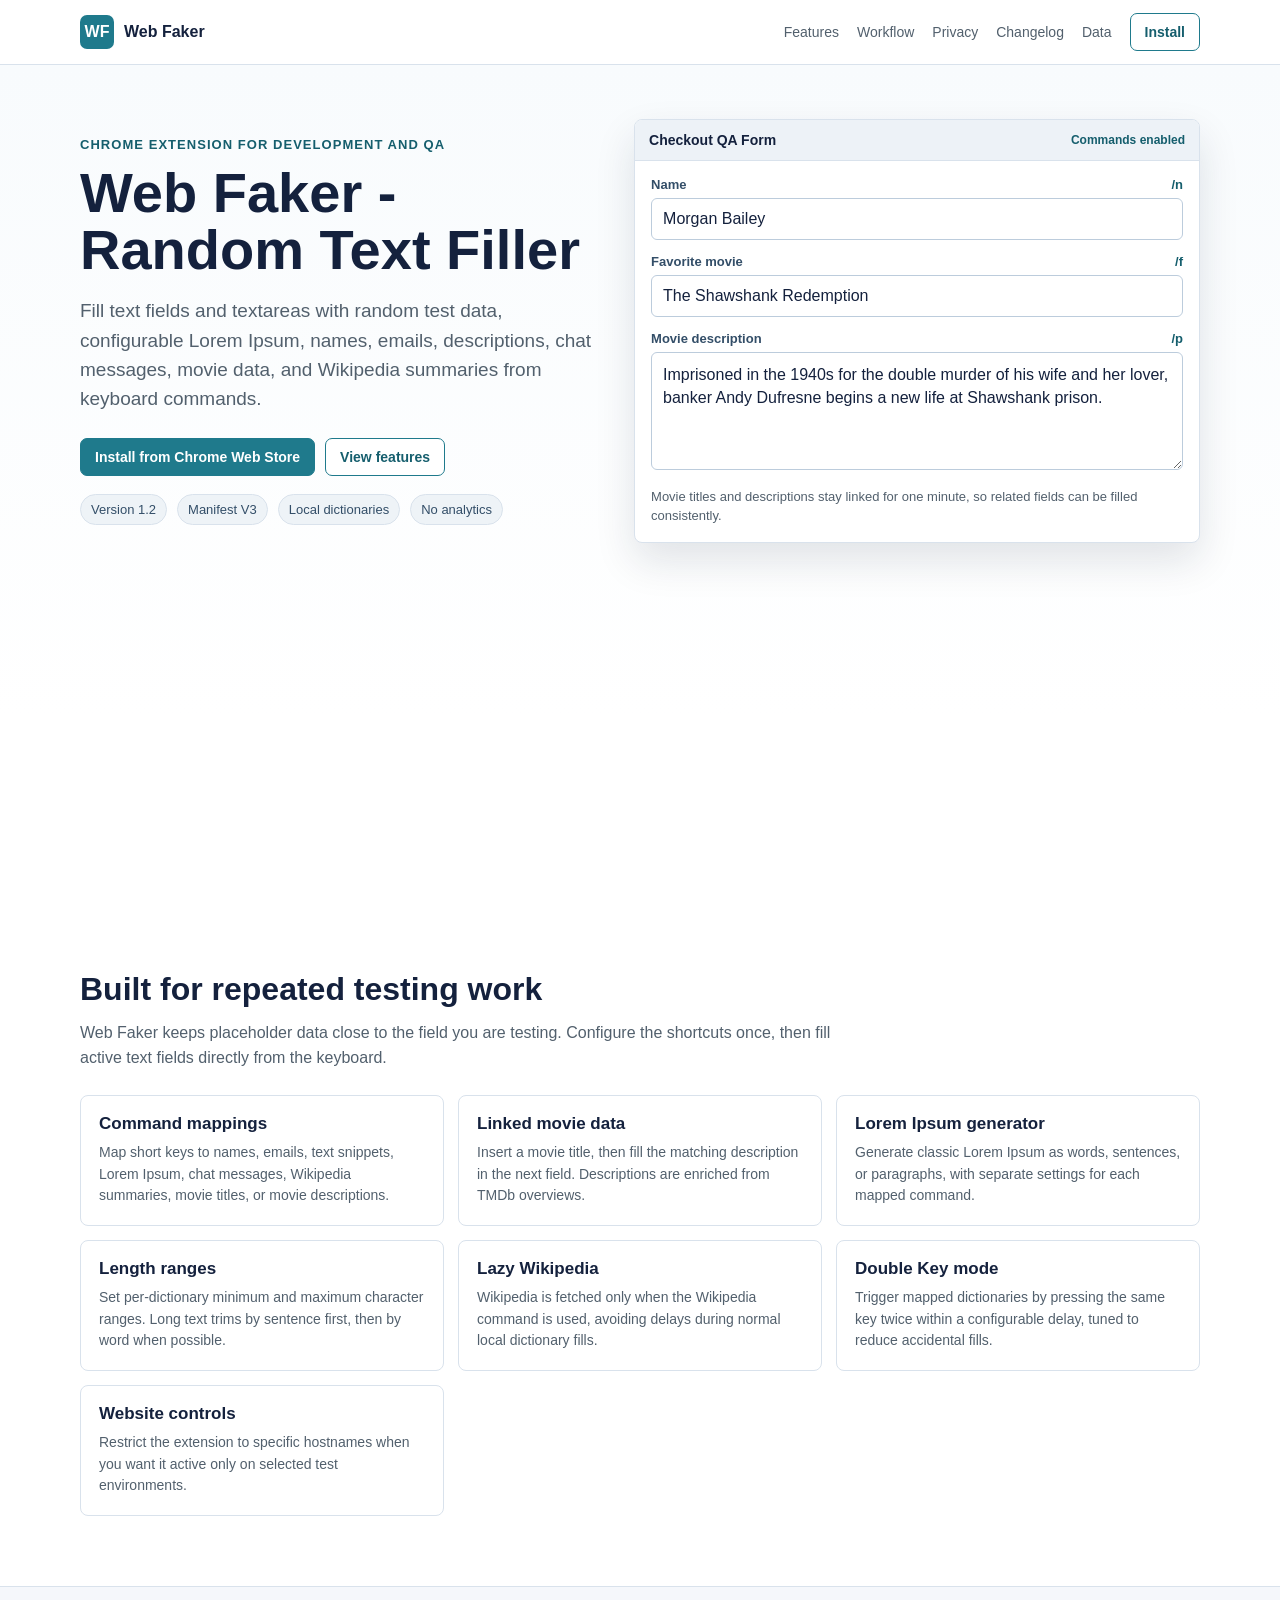
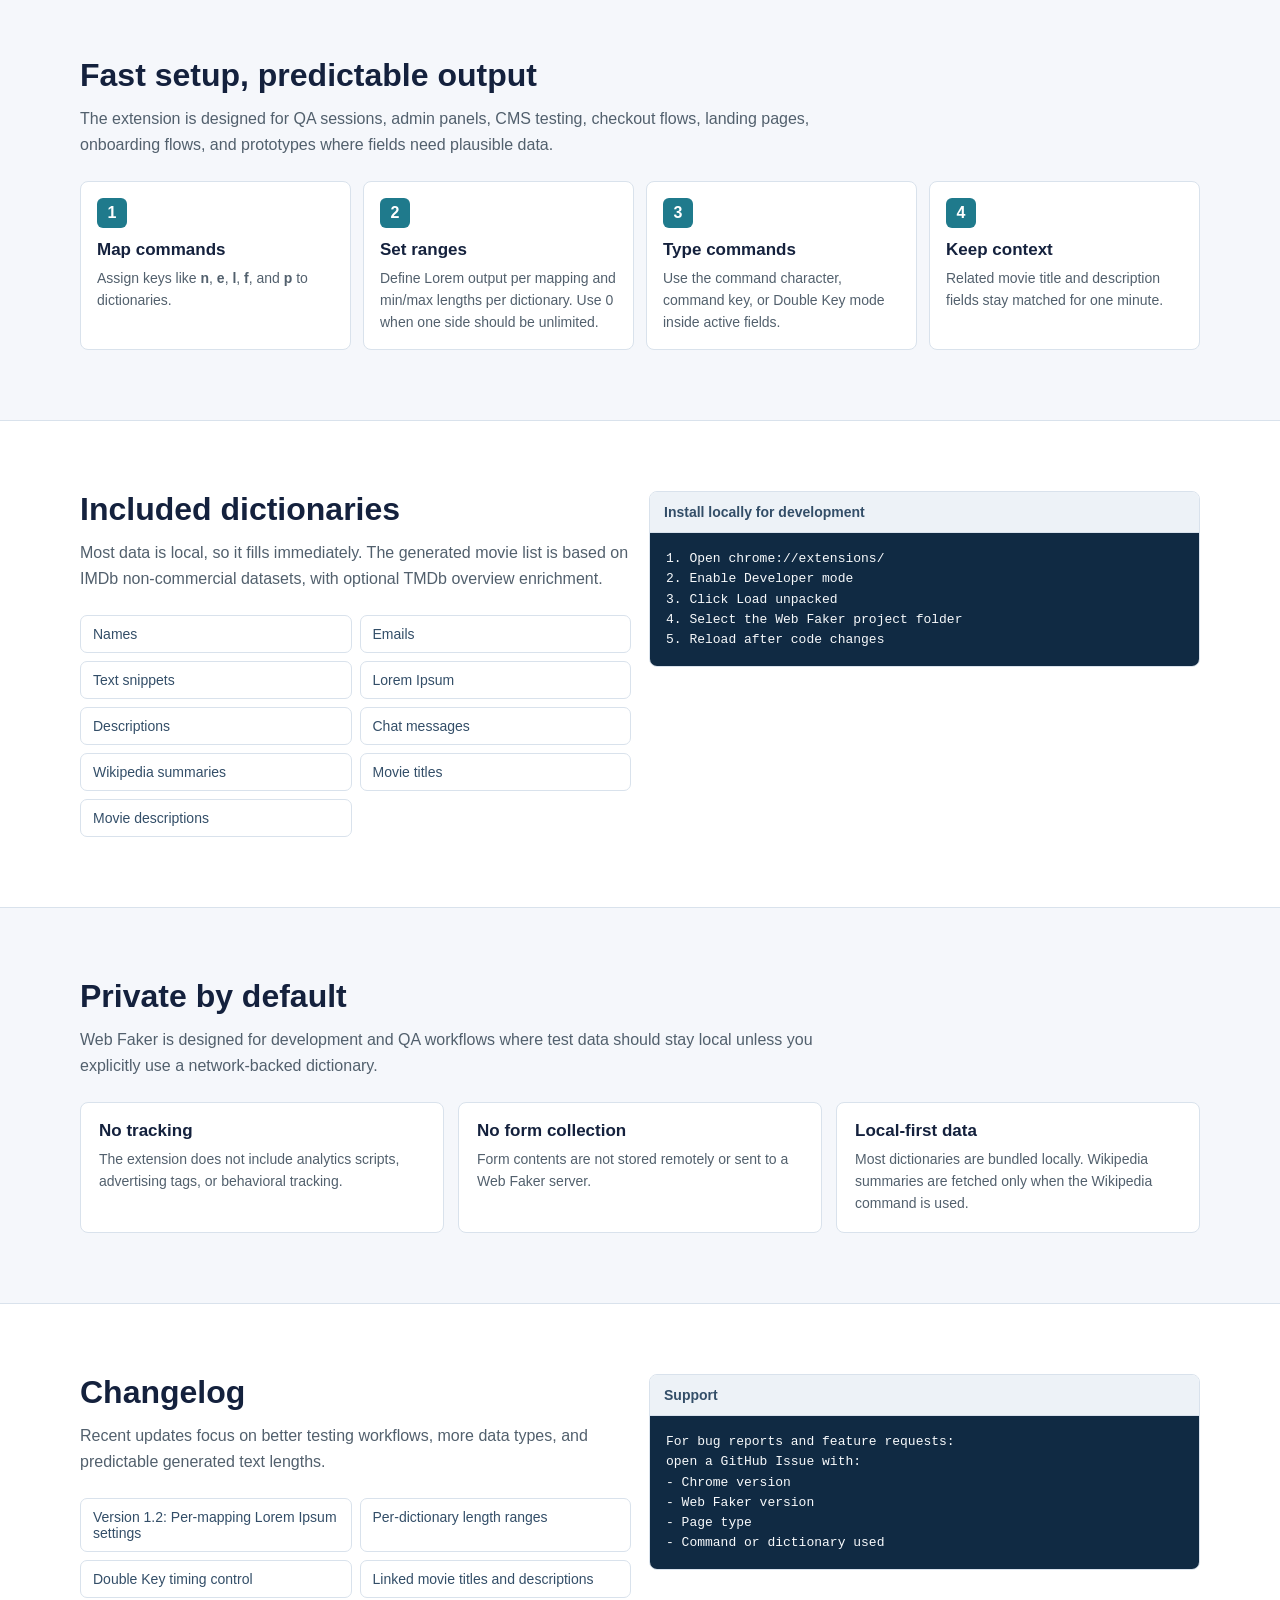
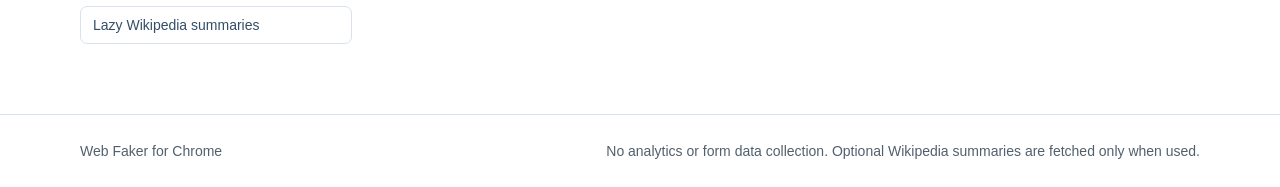
==== commit b7bd0776: "Make Lorem Ipsum settings per mapping" ====
--- a/docs/index.html
+++ b/docs/index.html
@@ -541,7 +541,7 @@
                     </article>
                     <article class="feature">
                         <h3>Lorem Ipsum generator</h3>
-                        <p>Generate classic Lorem Ipsum as words, sentences, or paragraphs, with an option to start from the standard phrase.</p>
+                        <p>Generate classic Lorem Ipsum as words, sentences, or paragraphs, with separate settings for each mapped command.</p>
                     </article>
                     <article class="feature">
                         <h3>Length ranges</h3>
@@ -578,7 +578,7 @@
                     <article class="step">
                         <div class="step-number">2</div>
                         <h3>Set ranges</h3>
-                        <p>Define Lorem Ipsum output and min/max lengths per dictionary. Use 0 when one side should be unlimited.</p>
+                        <p>Define Lorem output per mapping and min/max lengths per dictionary. Use 0 when one side should be unlimited.</p>
                     </article>
                     <article class="step">
                         <div class="step-number">3</div>
@@ -655,7 +655,7 @@
                         <p>Recent updates focus on better testing workflows, more data types, and predictable generated text lengths.</p>
                     </div>
                     <ul class="dictionary-list">
-                        <li>Version 1.2: Lorem Ipsum generator settings</li>
+                        <li>Version 1.2: Per-mapping Lorem Ipsum settings</li>
                         <li>Per-dictionary length ranges</li>
                         <li>Double Key timing control</li>
                         <li>Linked movie titles and descriptions</li>
